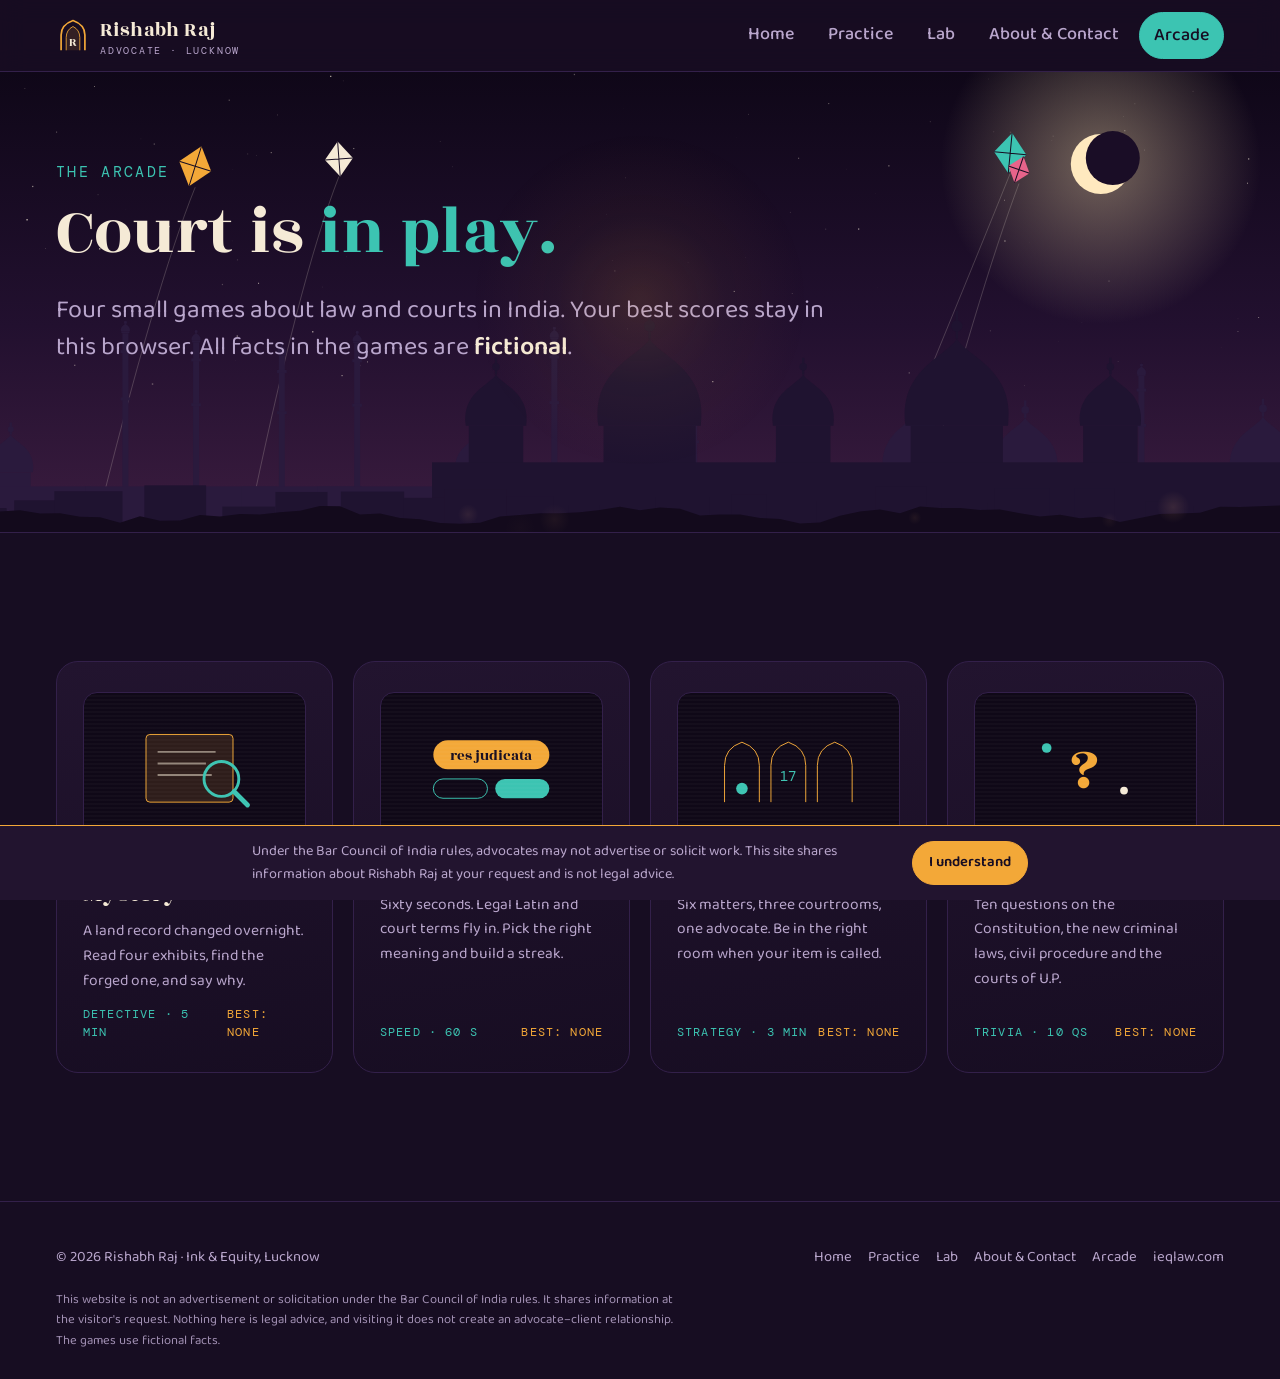
==== arcade.html @ f4023d4d "Add Nawabi Night multi-page site with four games Home, Practice, Lab, About & Contact (with brief in" ====
<!doctype html>
<html lang="en">
<head>
<meta charset="utf-8">
<meta name="viewport" content="width=device-width, initial-scale=1, viewport-fit=cover">
<title>The Arcade · Rishabh Raj</title>
<meta name="claude:viewport-fit-sides" content="cover">
<meta name="description" content="Four small games about law and courts in India.">
<meta name="theme-color" content="#170d22">
<link rel="preconnect" href="https://fonts.googleapis.com">
<link rel="preconnect" href="https://fonts.gstatic.com" crossorigin>
<link rel="stylesheet" href="https://fonts.googleapis.com/css2?family=Baloo+2:wght@400;500;600;700&family=DM+Mono:wght@400;500&family=Rozha+One&display=swap">
<link rel="stylesheet" href="assets/style.css">
</head>
<body>
<a class="sr" href="#main">Skip to content</a>
<header class="nav">
  <div class="wrap">
    <a class="brand" href="index.html"><svg viewBox="0 0 40 40" aria-hidden="true"><path d="M6 38V20Q6 8 20 3Q34 8 34 20V38" fill="none" stroke="#f3a838" stroke-width="2"/><path d="M12 38V23Q12 14 20 10Q28 14 28 23V38" fill="#f3a83822" stroke="#f3a838" stroke-width="1"/><text x="20" y="33" text-anchor="middle" font-family="Rozha One,Georgia,serif" font-size="14" fill="#f5ead6">R</text></svg><span><b>Rishabh Raj</b><small>Advocate · Lucknow</small></span></a>
    <button class="menu-btn" type="button" aria-expanded="false" aria-controls="navlist">Menu</button>
    <ul id="navlist"><li><a href="index.html">Home</a></li><li><a href="practice.html">Practice</a></li><li><a href="lab.html">Lab</a></li><li><a href="about.html">About &amp; Contact</a></li><li><a href="arcade.html" class="arcade-link" aria-current="page">Arcade</a></li></ul>
  </div>
</header>
<main id="main">
<section class="hero short">
  <canvas class="sky" data-variant="rooftops" aria-hidden="true"></canvas>
  <div class="wrap">
    <div class="eyebrow fade-in" style="--d:.1s;color:var(--teal)">The Arcade</div>
    <h1 style="margin-top:16px"><span data-split>Court is <span class="teal">in play.</span></span></h1>
    <p class="lede fade-in" style="--d:.9s">Four small games about law and courts in India. Your best scores stay in this browser. All facts in the games are <b>fictional</b>.</p>
  </div>
</section>

<section class="band">
  <div class="wrap">
    <div class="cabinets">
      <a class="cab tilt reveal" href="games/case-file.html">
        <div class="screen"><svg viewBox="0 0 160 100" aria-hidden="true"><rect x="30" y="16" width="90" height="70" rx="4" fill="#f3a83822" stroke="#f3a838"/><path d="M42 34h60M42 46h50M42 58h56" stroke="#f5ead6" stroke-width="2" opacity=".5"/><circle cx="108" cy="62" r="18" fill="none" stroke="#3cc4b2" stroke-width="3"/><path d="M121 75l14 14" stroke="#3cc4b2" stroke-width="5" stroke-linecap="round"/></svg></div>
        <h3>The Mutation Mystery</h3><p>A land record changed overnight. Read four exhibits, find the forged one, and say why.</p>
        <div class="meta"><span>Detective · 5 min</span><span class="best" data-best="case">Best: none</span></div>
      </a>
      <a class="cab tilt reveal" href="games/clause-arcade.html">
        <div class="screen"><svg viewBox="0 0 160 100" aria-hidden="true"><rect x="20" y="22" width="120" height="30" rx="15" fill="#f3a838"/><text x="80" y="42" text-anchor="middle" font-family="Rozha One,serif" font-size="15" fill="#170d22">res judicata</text><rect x="20" y="62" width="56" height="20" rx="10" fill="none" stroke="#3cc4b2"/><rect x="84" y="62" width="56" height="20" rx="10" fill="#3cc4b2"/></svg></div>
        <h3>Clause Arcade</h3><p>Sixty seconds. Legal Latin and court terms fly in. Pick the right meaning and build a streak.</p>
        <div class="meta"><span>Speed · 60 s</span><span class="best" data-best="clause">Best: none</span></div>
      </a>
      <a class="cab tilt reveal" href="games/court-day.html">
        <div class="screen"><svg viewBox="0 0 160 100" aria-hidden="true"><g fill="none" stroke="#f3a838"><path d="M14 86V48Q14 30 32 24Q50 30 50 48V86"/><path d="M62 86V48Q62 30 80 24Q98 30 98 48V86"/><path d="M110 86V48Q110 30 128 24Q146 30 146 48V86"/></g><text x="80" y="64" text-anchor="middle" font-family="DM Mono,monospace" font-size="14" fill="#3cc4b2">17</text><circle cx="32" cy="72" r="6" fill="#3cc4b2"/></svg></div>
        <h3>Court Day</h3><p>Six matters, three courtrooms, one advocate. Be in the right room when your item is called.</p>
        <div class="meta"><span>Strategy · 3 min</span><span class="best" data-best="court">Best: none</span></div>
      </a>
      <a class="cab tilt reveal" href="games/quiz.html">
        <div class="screen"><svg viewBox="0 0 160 100" aria-hidden="true"><text x="80" y="70" text-anchor="middle" font-family="Rozha One,serif" font-size="64" fill="#f3a838">?</text><circle cx="40" cy="30" r="5" fill="#3cc4b2"/><circle cx="120" cy="74" r="4" fill="#f5ead6"/></svg></div>
        <h3>Bar Quiz</h3><p>Ten questions on the Constitution, the new criminal laws, civil procedure and the courts of U.P.</p>
        <div class="meta"><span>Trivia · 10 Qs</span><span class="best" data-best="quiz">Best: none</span></div>
      </a>
    </div>
  </div>
</section>

</main>
<footer class="foot">
  <div class="wrap">
    <span>© 2026 Rishabh Raj · Ink &amp; Equity, Lucknow</span>
    <nav aria-label="Footer"><a href="index.html">Home</a><a href="practice.html">Practice</a><a href="lab.html">Lab</a><a href="about.html">About &amp; Contact</a><a href="arcade.html">Arcade</a><a href="https://ieqlaw.com" target="_blank" rel="noopener">ieqlaw.com</a></nav>
    <p class="disc">This website is not an advertisement or solicitation under the Bar Council of India rules. It shares information at the visitor's request. Nothing here is legal advice, and visiting it does not create an advocate–client relationship. The games use fictional facts.</p>
  </div>
</footer>
<script src="assets/site.js"></script>

<script>
document.querySelectorAll('[data-best]').forEach(el=>{const b=RR.store.get('best:'+el.dataset.best,null);if(b!=null)el.textContent='Best: '+b;});
</script>

</body>
</html>
---- assets/style.css ----
/* ============================================================
   Nawabi Night — Rishabh Raj
   Layout: full-width night bands; each band has an inner .wrap
   carrying the gutter. Marigold is the one loud note; teal is
   a quiet second voice for "tech". Arches are the recurring frame.
   ============================================================ */
:root{
  --night:#170d22;      /* page ground, deep plum night */
  --night-2:#22142f;    /* raised surface */
  --night-3:#33204a;    /* lines, wells */
  --night-4:#4a3168;    /* hover lines */
  --ivory:#f5ead6;      /* text */
  --mute:#b9a6cc;       /* secondary text, plum-biased */
  --marigold:#f3a838;   /* the glow */
  --marigold-2:#ffcf73;
  --marigold-soft:#f3a83833;
  --teal:#3cc4b2;       /* tech accent, used sparingly */
  --teal-soft:#3cc4b226;
  --good:#5ed39a; --bad:#ff6f7d;

  --f-display:"Rozha One","Bodoni Moda",Didot,Georgia,serif;
  --f-body:"Baloo 2","Nunito",ui-rounded,system-ui,sans-serif;
  --f-mono:"DM Mono",ui-monospace,Menlo,monospace;

  --s--1:clamp(.82rem,.78rem + .2vw,.92rem);
  --s-0:clamp(1rem,.97rem + .2vw,1.12rem);
  --s-1:clamp(1.25rem,1.1rem + .6vw,1.6rem);
  --s-2:clamp(1.7rem,1.3rem + 1.6vw,2.6rem);
  --s-3:clamp(2.3rem,1.5rem + 3.4vw,4.4rem);
  --s-4:clamp(3rem,1.4rem + 8vw,9rem);

  --ease:cubic-bezier(.2,.8,.2,1);
  --spring:cubic-bezier(.3,1.5,.5,1);
  color-scheme:dark;
}
*{box-sizing:border-box}
html{scroll-behavior:smooth;background:var(--night)}
body{margin:0;background:var(--night);color:var(--ivory);font-family:var(--f-body);font-size:var(--s-0);line-height:1.6;overflow-x:hidden;-webkit-font-smoothing:antialiased}
body::before{content:"";position:fixed;inset:0 0 auto;height:env(safe-area-inset-top,0px);z-index:40;background:var(--night)}
img,svg,canvas{max-width:100%}
a{color:inherit}
p{margin:0}
h1,h2,h3,h4{font-family:var(--f-display);font-weight:400;line-height:1.05;margin:0;text-wrap:balance;letter-spacing:.005em}
:focus-visible{outline:2px solid var(--marigold);outline-offset:3px;border-radius:4px}
::selection{background:var(--marigold);color:var(--night)}
.wrap{max-width:1200px;margin:0 auto;padding-left:max(16px,env(safe-area-inset-left,0px));padding-right:max(16px,env(safe-area-inset-right,0px))}
.eyebrow{font-family:var(--f-mono);font-size:var(--s--1);letter-spacing:.16em;text-transform:uppercase;color:var(--marigold)}
.mute{color:var(--mute)}
.hi{color:var(--marigold)}
.teal{color:var(--teal)}
.deva{font-family:var(--f-display)}
.sr{position:absolute;width:1px;height:1px;overflow:hidden;clip:rect(0 0 0 0);white-space:nowrap}

/* ---------- nav ---------- */
.nav{position:sticky;top:env(safe-area-inset-top,0px);z-index:30;background:color-mix(in srgb,var(--night) 74%,transparent);backdrop-filter:blur(12px);-webkit-backdrop-filter:blur(12px);border-bottom:1px solid var(--night-3)}
.nav .wrap{display:flex;align-items:center;justify-content:space-between;gap:16px;padding-block:12px}
.brand{display:flex;align-items:center;gap:10px;text-decoration:none}
.brand svg{width:34px;height:34px;flex:none}
.brand b{font-family:var(--f-display);font-weight:400;font-size:1.25rem;letter-spacing:.02em}
.brand small{display:block;font-family:var(--f-mono);font-size:.62rem;letter-spacing:.18em;color:var(--mute);text-transform:uppercase;line-height:1}
.nav ul{display:flex;gap:6px;list-style:none;margin:0;padding:0}
.nav ul a{display:block;text-decoration:none;padding:8px 14px;border-radius:999px;font-weight:500;color:var(--mute);transition:color .3s,background .3s}
.nav ul a:hover{color:var(--ivory);background:var(--night-3)}
.nav ul a[aria-current="page"]{color:var(--night);background:var(--marigold)}
.nav ul a.arcade-link{border:1px solid var(--teal);color:var(--teal)}
.nav ul a.arcade-link[aria-current="page"]{background:var(--teal);color:var(--night)}
.menu-btn{display:none;background:none;border:1px solid var(--night-4);color:var(--ivory);border-radius:999px;padding:8px 14px;font:inherit;font-weight:600;cursor:pointer}
@media (max-width:820px){
  .menu-btn{display:block}
  .nav ul{position:absolute;left:0;right:0;top:100%;flex-direction:column;gap:2px;padding:10px max(16px,env(safe-area-inset-right,0px)) 16px max(16px,env(safe-area-inset-left,0px));background:var(--night-2);border-bottom:1px solid var(--night-3);transform-origin:top;transform:scaleY(0);opacity:0;pointer-events:none;transition:transform .35s var(--ease),opacity .3s}
  .nav.open ul{transform:none;opacity:1;pointer-events:auto}
  .nav ul a{padding:12px 16px}
}

/* ---------- page transition curtain (arch doors) ---------- */
.curtain{position:fixed;inset:0;z-index:60;pointer-events:none;display:grid;grid-template-columns:1fr 1fr}
.curtain i{display:block;background:var(--night-2);transition:transform .55s var(--ease)}
.curtain i:first-child{transform:translateX(-101%);border-right:2px solid var(--marigold);border-radius:0 60% 0 0/0 40% 0 0}
.curtain i:last-child{transform:translateX(101%);border-left:2px solid var(--marigold);border-radius:60% 0 0 0/40% 0 0 0}
.curtain.closing i{transform:none}
.js .curtain.opening i{animation:doorOut .7s var(--ease) both}
.js .curtain.opening i:last-child{animation-name:doorOutR}
@keyframes doorOut{from{transform:none}to{transform:translateX(-101%)}}
@keyframes doorOutR{from{transform:none}to{transform:translateX(101%)}}

/* ---------- lantern cursor ---------- */
.lantern{position:fixed;left:0;top:0;width:340px;height:340px;margin:-170px 0 0 -170px;border-radius:50%;pointer-events:none;z-index:1;background:radial-gradient(circle,#f3a83822 0%,#f3a8380a 35%,transparent 70%);display:none}
@media (pointer:fine){.lantern{display:block}}

/* ---------- buttons ---------- */
.btn{--x:0px;--y:0px;display:inline-flex;align-items:center;gap:10px;padding:13px 24px;border-radius:999px;border:1.5px solid var(--marigold);background:transparent;color:var(--ivory);font:inherit;font-weight:600;text-decoration:none;cursor:pointer;transform:translate(var(--x),var(--y));transition:transform .25s var(--ease),background .3s,color .3s,box-shadow .3s}
.btn .ar{display:inline-block;transition:transform .3s var(--ease)}
.btn:hover .ar{transform:translateX(4px)}
.btn.solid{background:var(--marigold);color:var(--night)}
.btn:hover{box-shadow:0 0 0 6px var(--marigold-soft),0 0 40px #f3a83855}
.btn.teal{border-color:var(--teal)}
.btn.teal.solid{background:var(--teal)}
.btn.teal:hover{box-shadow:0 0 0 6px var(--teal-soft),0 0 40px #3cc4b255}
.btn.small{padding:9px 16px;font-size:var(--s--1)}
.btn:disabled{opacity:.4;cursor:not-allowed}
.btns{display:flex;flex-wrap:wrap;gap:12px}

/* ---------- hero shared ---------- */
.hero{position:relative;overflow:hidden;isolation:isolate;border-bottom:1px solid var(--night-3)}
.hero canvas.sky{position:absolute;inset:0;width:100%;height:100%;z-index:-1;display:block}
.hero .wrap{padding-block:clamp(56px,9vw,120px) clamp(120px,16vw,220px)}
.hero.short .wrap{padding-block:clamp(48px,7vw,90px) clamp(110px,13vw,170px)}
.hero h1{font-size:var(--s-4);line-height:.95}
.hero.short h1{font-size:var(--s-3)}
.hero .lede{max-width:54ch;font-size:var(--s-1);line-height:1.45;color:var(--mute);margin-top:22px}
.hero .lede b{color:var(--ivory);font-weight:600}
.split .w{display:inline-block;overflow:hidden;vertical-align:top;padding-bottom:.08em}
.split .c{display:inline-block;animation:rise 1s var(--ease) both;animation-delay:calc(var(--i)*38ms + 250ms)}
@keyframes rise{from{transform:translateY(110%) rotate(8deg)}to{transform:none}}
.fade-in{animation:fadeUp .9s var(--ease) both;animation-delay:var(--d,.6s)}
@keyframes fadeUp{from{opacity:.0;transform:translateY(16px)}to{opacity:1;transform:none}}
.glow-text{color:var(--marigold);text-shadow:0 0 28px #f3a83866}

/* ---------- sections ---------- */
.band{padding-block:clamp(72px,10vw,128px)}
.band.alt{background:var(--night-2);border-block:1px solid var(--night-3)}
.head{display:flex;flex-wrap:wrap;justify-content:space-between;align-items:end;gap:20px;margin-bottom:clamp(32px,5vw,56px)}
.head h2{font-size:var(--s-3);max-width:15ch}
.head p{max-width:44ch;color:var(--mute)}
.reveal{transition:transform 1s var(--ease),opacity 1s var(--ease)}
.js .reveal.pending{transform:translateY(40px);opacity:.25}

/* ---------- arch frame (recurring) ---------- */
.arch{position:relative;border-radius:999px 999px 18px 18px/260px 260px 18px 18px;background:var(--night-2);border:1px solid var(--night-3);overflow:hidden;isolation:isolate;transition:border-color .4s,transform .6s var(--ease),box-shadow .5s}
.arch::before{content:"";position:absolute;inset:10px 10px auto;height:calc(100% - 20px);border-radius:inherit;border:1px dashed #f3a83833;pointer-events:none;transition:border-color .5s}
.arch::after{content:"";position:absolute;inset:0;background:radial-gradient(420px circle at var(--mx,50%) var(--my,10%),#f3a83826,transparent 50%);opacity:0;transition:opacity .4s;z-index:-1}
.arch:hover{border-color:var(--marigold);box-shadow:0 30px 80px -30px #f3a83855}
.arch:hover::before{border-color:#f3a83888}
.arch:hover::after{opacity:1}

/* doors on home */
.doors{display:grid;grid-template-columns:repeat(3,minmax(0,1fr));gap:20px}
@media (max-width:860px){.doors{grid-template-columns:1fr}}
.door{display:flex;flex-direction:column;justify-content:flex-end;gap:12px;min-height:430px;padding:150px 30px 32px;text-decoration:none}
.door .num{font-family:var(--f-mono);font-size:.75rem;letter-spacing:.14em;color:var(--marigold)}
.door h3{font-size:var(--s-2)}
.door p{color:var(--mute)}
.door .go{margin-top:8px;font-weight:600;color:var(--marigold);display:flex;align-items:center;gap:8px}
.door .go span{transition:transform .35s var(--ease)}
.door:hover .go span{transform:translateX(6px)}
.door .ico{position:absolute;top:56px;left:50%;width:92px;height:92px;transform:translateX(-50%);transition:transform .6s var(--spring)}
.door:hover .ico{transform:translateX(-50%) translateY(-8px) scale(1.08)}
.door.teal-door:hover{border-color:var(--teal);box-shadow:0 30px 80px -30px #3cc4b255}
.door.teal-door .num,.door.teal-door .go{color:var(--teal)}
@media (max-width:860px){.door{min-height:0;padding-top:170px}}

/* marquee */
.marquee{overflow:hidden;border-block:1px solid var(--night-3);background:var(--night-2)}
.marquee .track{display:flex;width:max-content;animation:slide 40s linear infinite}
.marquee:hover .track{animation-play-state:paused}
.marquee span{display:inline-flex;align-items:center;gap:36px;padding:18px 18px;font-family:var(--f-display);font-size:var(--s-1);white-space:nowrap}
.marquee span::after{content:"";width:10px;height:10px;transform:rotate(45deg);background:var(--marigold);box-shadow:0 0 14px var(--marigold)}
@keyframes slide{to{transform:translateX(-50%)}}

/* scalloped arch divider */
.arches-divider{display:block;width:100%;height:auto}
.arches-divider path{fill:none;stroke:var(--marigold);stroke-width:1.3}
.arches-divider .fill{fill:var(--night-2);stroke:none}

/* cards grid */
.grid{display:grid;grid-template-columns:repeat(auto-fit,minmax(min(100%,270px),1fr));gap:18px}
.card{position:relative;padding:28px;border-radius:20px;background:var(--night-2);border:1px solid var(--night-3);min-width:0;transition:border-color .4s,transform .5s var(--ease)}
.card:hover{border-color:var(--night-4)}
.card h3{font-size:var(--s-1);margin-block:10px 8px}
.card p{color:var(--mute);font-size:.98rem}
.tag{display:inline-flex;align-items:center;gap:8px;font-family:var(--f-mono);font-size:.7rem;letter-spacing:.12em;text-transform:uppercase;padding:5px 10px;border-radius:999px;border:1px solid var(--night-4);color:var(--mute)}
.tag.live{border-color:var(--good);color:var(--good)}
.tag.dev{border-color:var(--marigold);color:var(--marigold)}
.tag.daily{border-color:var(--teal);color:var(--teal)}
.tag .pulse{width:7px;height:7px;border-radius:50%;background:currentColor;animation:pulse 2s infinite}
@keyframes pulse{0%{box-shadow:0 0 0 0 currentColor}70%{box-shadow:0 0 0 9px transparent}100%{box-shadow:0 0 0 0 transparent}}

/* practice arches */
.practice{display:grid;grid-template-columns:repeat(auto-fit,minmax(min(100%,260px),1fr));gap:20px}
.parea{padding:120px 26px 30px;min-height:380px;display:flex;flex-direction:column;gap:10px;justify-content:flex-end}
.parea .law{font-family:var(--f-mono);font-size:.74rem;letter-spacing:.1em;color:var(--marigold)}
.parea h3{font-size:var(--s-2)}
.parea p{color:var(--mute)}
.parea .big{position:absolute;top:34px;left:0;right:0;text-align:center;font-family:var(--f-display);font-size:4.8rem;line-height:1;color:var(--night-4);transition:color .5s,transform .7s var(--spring),text-shadow .5s}
.parea:hover .big{color:var(--marigold);transform:translateY(-6px) scale(1.06);text-shadow:0 0 30px #f3a83888}

/* process timeline */
.steps{list-style:none;margin:0;padding:0;display:grid;gap:0;position:relative}
.steps::before{content:"";position:absolute;left:21px;top:12px;bottom:12px;width:2px;background:var(--night-3)}
.steps .fillbar{position:absolute;left:21px;top:12px;width:2px;height:0;background:linear-gradient(var(--marigold),var(--teal));box-shadow:0 0 12px var(--marigold);transition:height .2s linear}
.steps li{position:relative;display:grid;grid-template-columns:44px minmax(0,1fr);gap:20px;padding-block:18px}
.steps .n{position:relative;z-index:1;display:grid;place-items:center;width:44px;height:44px;border-radius:50%;background:var(--night);border:2px solid var(--night-4);font-family:var(--f-mono);font-size:.82rem;transition:border-color .4s,background .4s,color .4s}
.steps li.lit .n{border-color:var(--marigold);background:var(--marigold);color:var(--night)}
.steps h3{font-size:var(--s-1)}
.steps p{color:var(--mute);margin-top:4px;max-width:60ch}

/* terminal + translator (lab) */
.term{background:#0f0817;border:1px solid var(--night-3);border-radius:18px;overflow:hidden;min-width:0}
.term .bar{display:flex;align-items:center;gap:7px;padding:12px 16px;border-bottom:1px solid var(--night-3);font-family:var(--f-mono);font-size:.72rem;color:var(--mute)}
.term .bar i{width:10px;height:10px;border-radius:50%;background:var(--night-4)}
.term .bar i:nth-child(1){background:var(--bad)}.term .bar i:nth-child(2){background:var(--marigold)}.term .bar i:nth-child(3){background:var(--good)}
.term .bar span{margin-left:auto}
.term pre{margin:0;padding:20px;min-height:300px;font-family:var(--f-mono);font-size:.86rem;line-height:1.75;color:var(--mute);white-space:pre-wrap;word-break:break-word}
.term .ok{color:var(--good)}.term .p{color:var(--marigold)}.term .t{color:var(--teal)}
.caret{display:inline-block;width:.55em;height:1.1em;background:var(--marigold);vertical-align:-.18em;margin-left:2px;animation:blink 1s steps(1) infinite}
@keyframes blink{50%{opacity:0}}
.translator{display:grid;grid-template-columns:minmax(0,1fr) auto minmax(0,1fr);gap:18px;align-items:stretch}
@media (max-width:860px){.translator{grid-template-columns:1fr}.translator .swirl{justify-self:center;transform:rotate(90deg)}}
.pane{background:var(--night-2);border:1px solid var(--night-3);border-radius:18px;padding:24px;display:flex;flex-direction:column;gap:14px;min-height:220px;min-width:0}
.pane .top{display:flex;justify-content:space-between;gap:10px;font-family:var(--f-mono);font-size:.7rem;letter-spacing:.14em;text-transform:uppercase;color:var(--mute)}
.pane .top b{color:var(--marigold);font-weight:500}
.clause{font-family:var(--f-display);font-size:var(--s-1);line-height:1.35}
.code{font-family:var(--f-mono);font-size:.92rem;line-height:1.7;color:#cbb9ff;white-space:pre-wrap;word-break:break-word}
.code .k{color:var(--marigold)}.code .s{color:var(--teal)}
.swirl{align-self:center;width:64px;height:64px;border-radius:50%;border:1px solid var(--marigold-soft);display:grid;place-items:center}
.swirl svg{width:28px;height:28px;animation:spin 6s linear infinite}
@keyframes spin{to{transform:rotate(360deg)}}

/* about */
.about{display:grid;grid-template-columns:minmax(0,auto) minmax(0,1fr);gap:clamp(32px,6vw,80px);align-items:center}
@media (max-width:860px){.about{grid-template-columns:1fr}}
.seal{width:min(300px,70vw);aspect-ratio:1;max-width:100%}
.seal svg{width:100%;height:100%;overflow:visible}
.seal .ring{transform-origin:150px 150px;animation:spin 50s linear infinite}
.seal text{font-family:var(--f-mono);font-size:12.5px;letter-spacing:4px;fill:var(--marigold);text-transform:uppercase}
.seal .mono{font-family:var(--f-display);font-size:96px;fill:var(--ivory);letter-spacing:0;text-transform:none}
.big-quote{font-family:var(--f-display);font-size:var(--s-2);line-height:1.22;max-width:28ch}
.facts{display:grid;grid-template-columns:repeat(auto-fit,minmax(min(100%,230px),1fr));margin:36px 0 0;border-top:1px solid var(--night-3)}
.facts div{padding:18px 18px 18px 0;border-bottom:1px solid var(--night-3)}
.facts dt{font-family:var(--f-mono);font-size:.7rem;letter-spacing:.14em;text-transform:uppercase;color:var(--mute)}
.facts dd{margin:6px 0 0}

/* intake (ask me things) */
.intake{display:grid;grid-template-columns:minmax(0,1fr) minmax(0,1fr);gap:28px;align-items:start}
@media (max-width:860px){.intake{grid-template-columns:1fr}}
.qbox{background:var(--night-2);border:1px solid var(--night-3);border-radius:24px;padding:clamp(22px,4vw,36px);min-width:0}
.qprog{display:flex;gap:6px;margin-bottom:22px}
.qprog i{flex:1;height:4px;border-radius:4px;background:var(--night-3);overflow:hidden;position:relative}
.qprog i::after{content:"";position:absolute;inset:0;background:var(--marigold);transform:scaleX(0);transform-origin:left;transition:transform .5s var(--ease)}
.qprog i.on::after{transform:none}
.qstep{animation:qin .5s var(--ease) both}
@keyframes qin{from{opacity:0;transform:translateX(30px)}to{opacity:1;transform:none}}
.qstep h3{font-size:var(--s-2);margin-bottom:18px}
.opts{display:grid;grid-template-columns:repeat(auto-fit,minmax(min(100%,180px),1fr));gap:10px}
.opt{text-align:left;padding:14px 16px;border-radius:14px;border:1.5px solid var(--night-4);background:var(--night);color:var(--ivory);font:inherit;font-weight:500;cursor:pointer;transition:border-color .25s,background .25s,transform .25s var(--spring)}
.opt:hover{border-color:var(--marigold);transform:translateY(-2px)}
.opt[aria-pressed="true"]{border-color:var(--marigold);background:#f3a8381f}
.opt small{display:block;color:var(--mute);font-weight:400;font-size:.85rem}
.field{display:flex;flex-direction:column;gap:6px}
.field label{font-family:var(--f-mono);font-size:.72rem;letter-spacing:.12em;text-transform:uppercase;color:var(--mute)}
.field textarea,.field input{width:100%;padding:14px 16px;border-radius:14px;border:1.5px solid var(--night-4);background:var(--night);color:var(--ivory);font:inherit;resize:vertical}
.field textarea:focus,.field input:focus{outline:none;border-color:var(--marigold)}
.qnav{display:flex;justify-content:space-between;gap:12px;margin-top:24px}
.summary{white-space:pre-wrap;font-family:var(--f-mono);font-size:.88rem;line-height:1.7;background:var(--night);border:1px dashed var(--night-4);border-radius:14px;padding:18px;color:var(--ivory)}
.links{display:grid;gap:12px}
.link{display:flex;justify-content:space-between;align-items:center;gap:12px;padding:20px 22px;border:1px solid var(--night-3);border-radius:18px;text-decoration:none;background:var(--night-2);transition:border-color .3s,transform .4s var(--ease)}
.link:hover{border-color:var(--marigold);transform:translateX(6px)}
.link small{display:block;font-family:var(--f-mono);font-size:.7rem;letter-spacing:.12em;text-transform:uppercase;color:var(--mute)}
.link strong{font-weight:600;font-size:1.08rem;overflow-wrap:anywhere}
.link .ar{color:var(--marigold);flex:none}

/* ---------- arcade ---------- */
.cabinets{display:grid;grid-template-columns:repeat(auto-fit,minmax(min(100%,270px),1fr));gap:20px}
.cab{display:flex;flex-direction:column;gap:12px;padding:30px 26px;border-radius:22px;background:linear-gradient(170deg,var(--night-2),var(--night));border:1px solid var(--night-3);text-decoration:none;position:relative;overflow:hidden;transition:transform .5s var(--ease),border-color .3s,box-shadow .4s}
.cab:hover{border-color:var(--teal);box-shadow:0 0 0 1px var(--teal),0 30px 70px -30px #3cc4b277}
.cab .screen{height:150px;border-radius:14px;background:#0f0817;border:1px solid var(--night-3);display:grid;place-items:center;overflow:hidden;position:relative}
.cab .screen::after{content:"";position:absolute;inset:0;background:repeating-linear-gradient(0deg,#ffffff06 0 2px,transparent 2px 4px);pointer-events:none}
.cab .screen svg{width:70%;height:auto;transition:transform .7s var(--spring)}
.cab:hover .screen svg{transform:scale(1.08) rotate(-2deg)}
.cab h3{font-size:var(--s-1)}
.cab p{color:var(--mute);font-size:.97rem}
.cab .meta{display:flex;justify-content:space-between;gap:10px;margin-top:auto;font-family:var(--f-mono);font-size:.72rem;letter-spacing:.1em;text-transform:uppercase;color:var(--teal)}
.cab .best{color:var(--marigold)}

/* game shell */
.game{background:var(--night-2);border:1px solid var(--night-3);border-radius:24px;padding:clamp(18px,3.5vw,32px);min-width:0;position:relative;overflow:hidden}
.hud{display:flex;flex-wrap:wrap;gap:10px;justify-content:space-between;align-items:center;margin-bottom:20px}
.hud .stat{display:flex;flex-direction:column;padding:8px 16px;border-radius:14px;background:var(--night);border:1px solid var(--night-3);min-width:96px}
.hud .stat small{font-family:var(--f-mono);font-size:.66rem;letter-spacing:.14em;text-transform:uppercase;color:var(--mute)}
.hud .stat b{font-family:var(--f-display);font-weight:400;font-size:1.6rem;line-height:1.1;font-variant-numeric:tabular-nums}
.hud .stats{display:flex;flex-wrap:wrap;gap:10px}
.timerbar{height:6px;border-radius:6px;background:var(--night-3);overflow:hidden;margin-bottom:22px}
.timerbar i{display:block;height:100%;width:100%;background:linear-gradient(90deg,var(--teal),var(--marigold));transform-origin:left;transition:transform .1s linear}
.overlay{position:absolute;inset:0;z-index:5;display:grid;place-items:center;text-align:center;padding:24px;background:color-mix(in srgb,var(--night) 88%,transparent);backdrop-filter:blur(6px);animation:fadeUp .4s var(--ease) both}
.overlay .inner{max-width:520px;display:flex;flex-direction:column;gap:14px;align-items:center}
.overlay h2{font-size:var(--s-3)}
.overlay .score{font-family:var(--f-display);font-size:var(--s-4);line-height:1;color:var(--marigold);text-shadow:0 0 40px #f3a83877}
.shake{animation:shake .4s}
@keyframes shake{20%,60%{transform:translateX(-8px)}40%,80%{transform:translateX(8px)}}
.pop{animation:pop .45s var(--spring)}
@keyframes pop{0%{transform:scale(.9)}60%{transform:scale(1.05)}100%{transform:scale(1)}}
.floater{position:absolute;pointer-events:none;font-family:var(--f-display);font-size:1.6rem;color:var(--marigold);animation:floatUp 1s var(--ease) forwards;z-index:6;text-shadow:0 0 18px #f3a83899}
.floater.bad{color:var(--bad);text-shadow:none}
@keyframes floatUp{from{opacity:1;transform:translateY(0)}to{opacity:0;transform:translateY(-60px)}}
.fineprint{font-size:.85rem;color:var(--mute);margin-top:18px}

/* footer */
.foot{border-top:1px solid var(--night-3);padding-block:44px 28px;background:var(--night)}
.foot .wrap{display:flex;flex-wrap:wrap;justify-content:space-between;gap:20px;font-size:var(--s--1);color:var(--mute)}
.foot nav{display:flex;flex-wrap:wrap;gap:16px}
.foot a{text-decoration:none}.foot a:hover{color:var(--marigold)}
.foot .disc{flex-basis:100%;max-width:90ch;font-size:.8rem;opacity:.85}

/* BCI disclaimer bar */
.disclaimer{position:fixed;left:0;right:0;bottom:0;z-index:35;padding:14px max(16px,env(safe-area-inset-right,0px)) calc(14px + env(safe-area-inset-bottom,0px)) max(16px,env(safe-area-inset-left,0px));background:var(--night-2);border-top:1px solid var(--marigold);display:flex;flex-wrap:wrap;align-items:center;justify-content:center;gap:12px 20px;font-size:.9rem;color:var(--mute);animation:barUp .6s 1.2s var(--ease) both}
.disclaimer p{max-width:80ch}
@keyframes barUp{from{transform:translateY(100%)}to{transform:none}}

/* scroll progress */
.progress{position:fixed;top:env(safe-area-inset-top,0px);left:0;width:100%;height:3px;z-index:50;transform-origin:0 50%;transform:scaleX(0);background:linear-gradient(90deg,var(--marigold),var(--teal))}

@media (prefers-reduced-motion:reduce){
  *,*::before,*::after{animation-duration:.01ms!important;animation-iteration-count:1!important;transition-duration:.01ms!important;scroll-behavior:auto!important}
  .js .reveal.pending{transform:none;opacity:1}
}
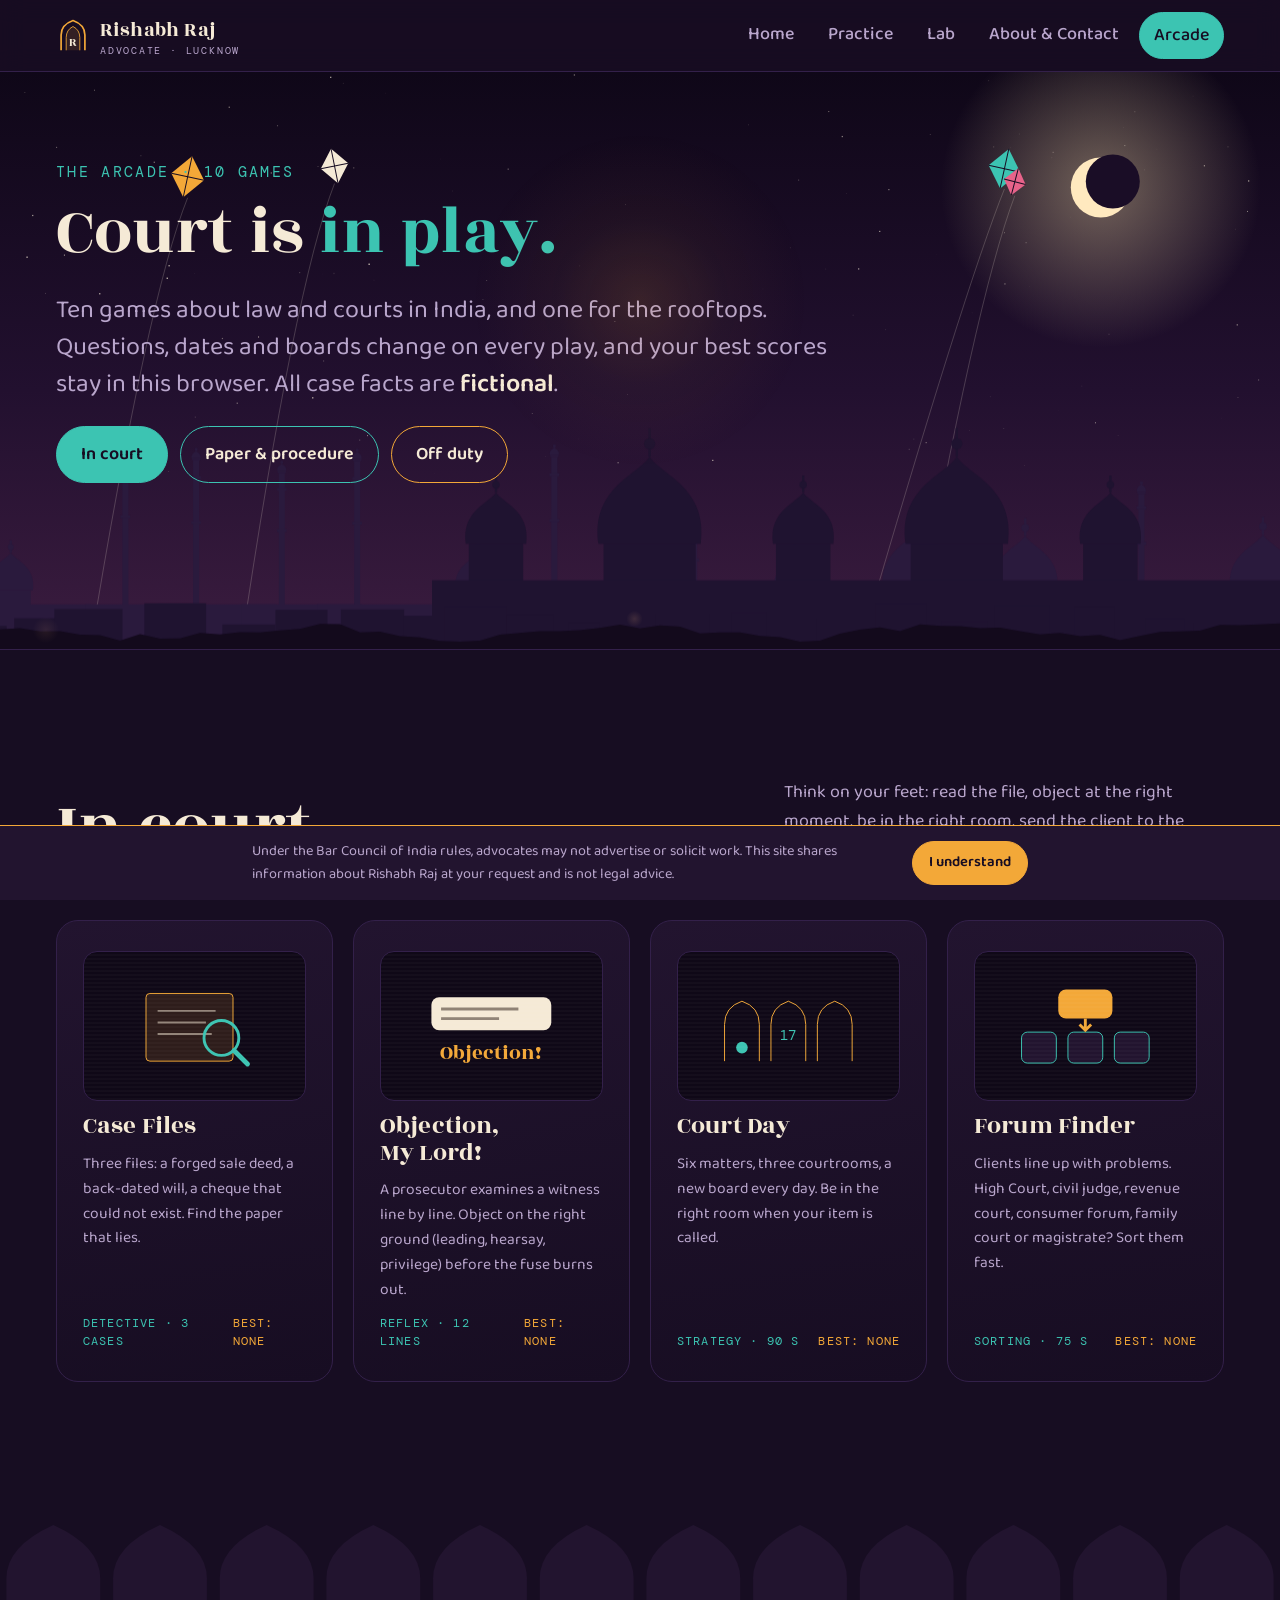
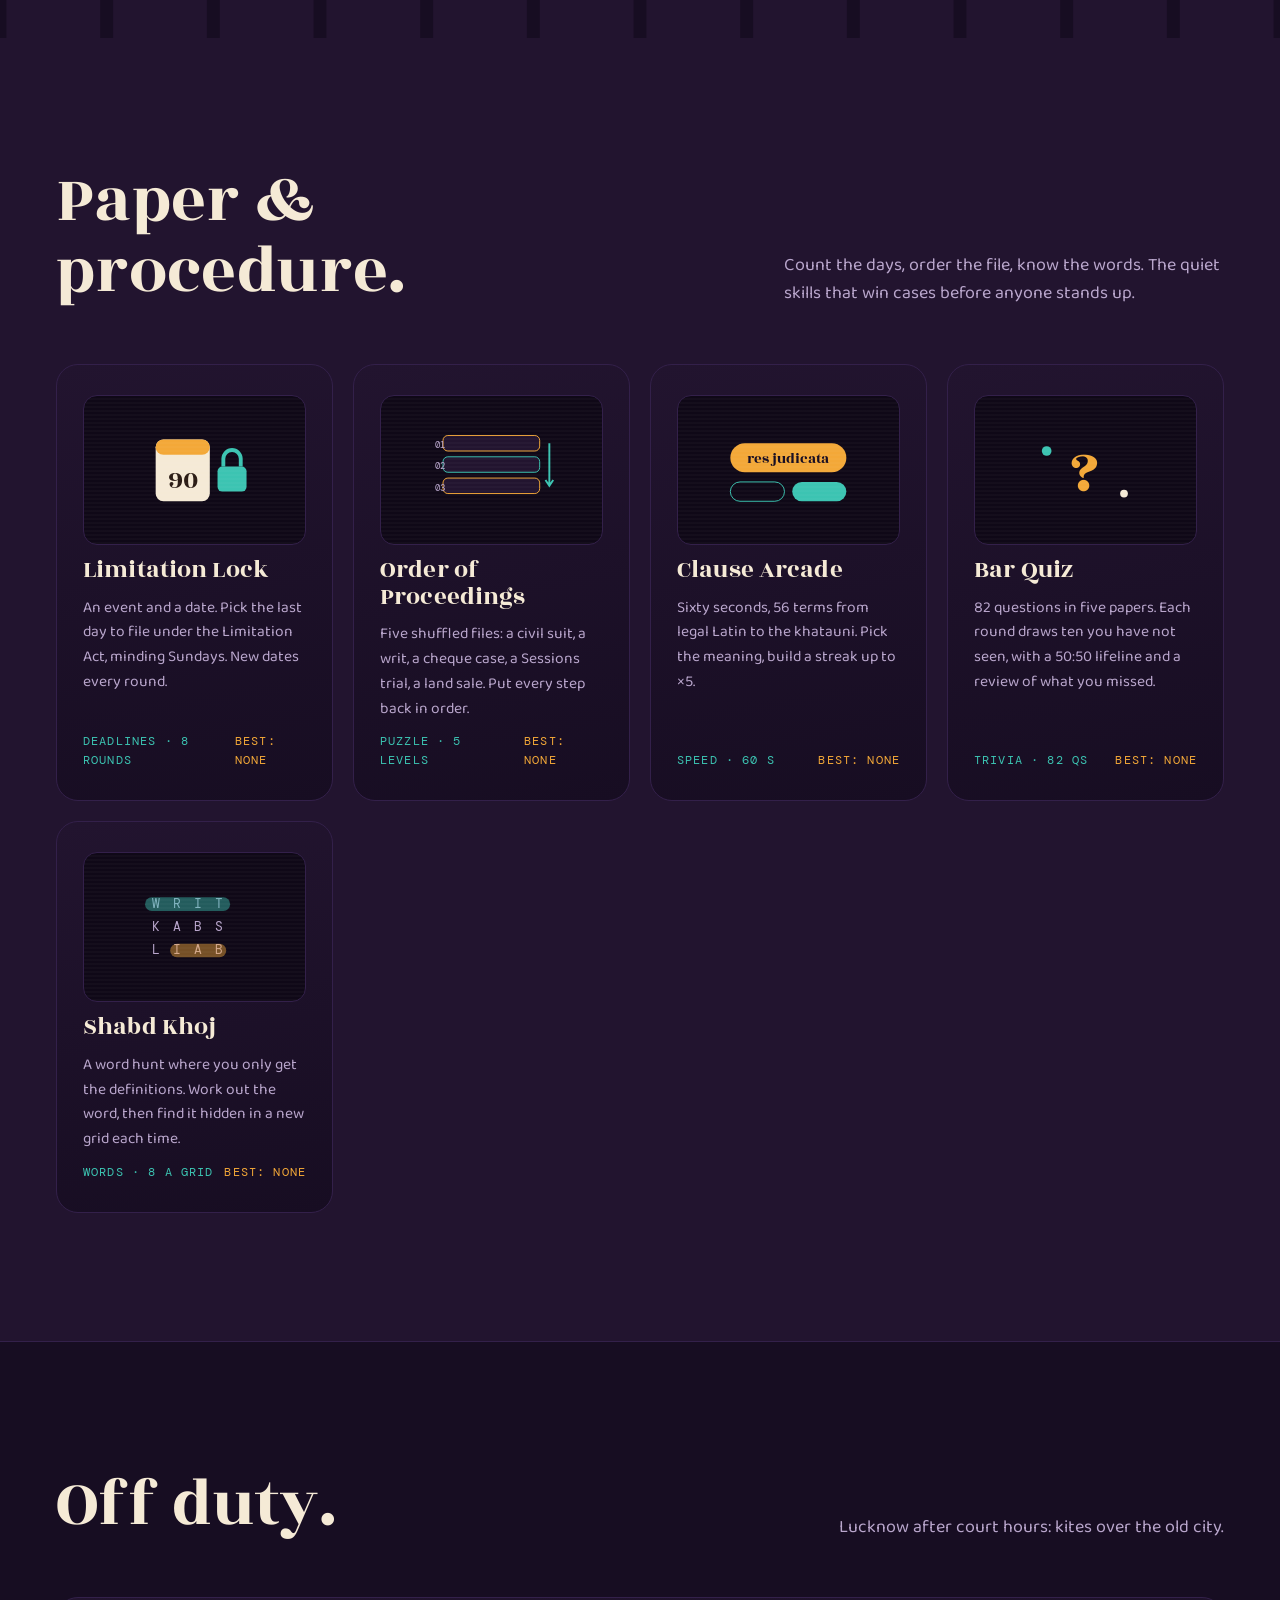
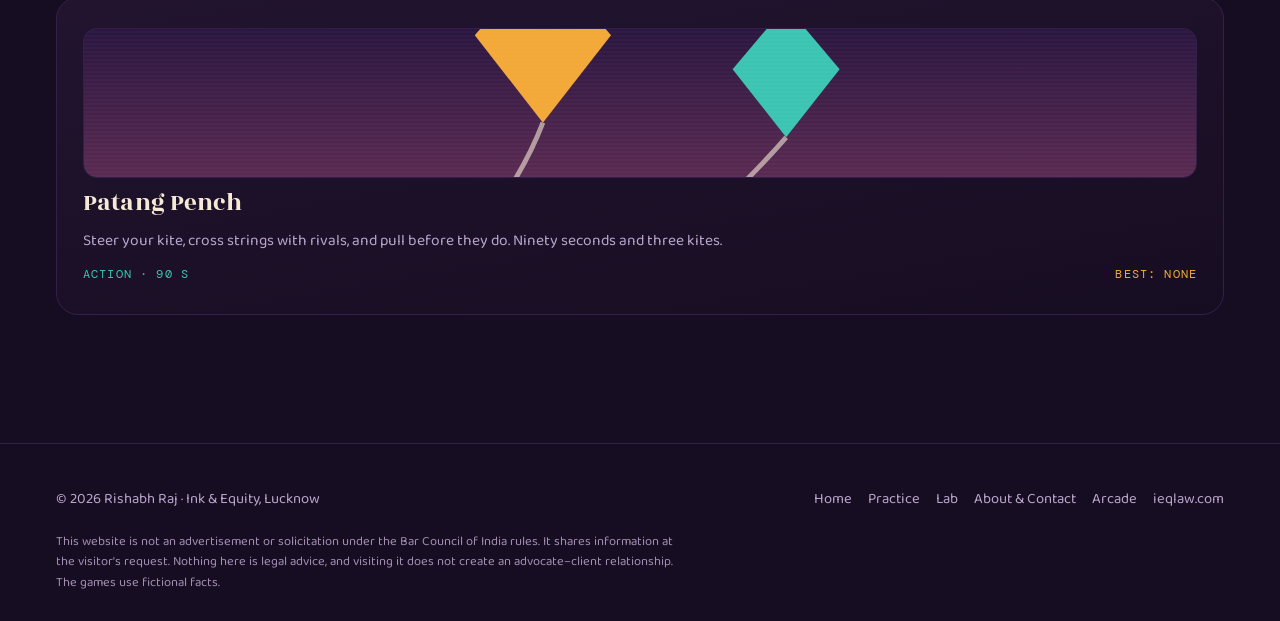
==== commit 83df29f8: "Expand the Arcade: 82-question quiz bank and six new games - Bar Quiz: 82 questions in five papers, " ====
--- a/arcade.html
+++ b/arcade.html
@@ -25,34 +25,84 @@
 <section class="hero short">
   <canvas class="sky" data-variant="rooftops" aria-hidden="true"></canvas>
   <div class="wrap">
-    <div class="eyebrow fade-in" style="--d:.1s;color:var(--teal)">The Arcade</div>
+    <div class="eyebrow fade-in" style="--d:.1s;color:var(--teal)">The Arcade · 10 games</div>
     <h1 style="margin-top:16px"><span data-split>Court is <span class="teal">in play.</span></span></h1>
-    <p class="lede fade-in" style="--d:.9s">Four small games about law and courts in India. Your best scores stay in this browser. All facts in the games are <b>fictional</b>.</p>
+    <p class="lede fade-in" style="--d:.9s">Ten games about law and courts in India, and one for the rooftops. Questions, dates and boards change on every play, and your best scores stay in this browser. All case facts are <b>fictional</b>.</p>
+    <div class="btns fade-in" style="--d:1.1s;margin-top:24px"><a class="btn teal solid magnet" href="#court">In court</a><a class="btn teal magnet" href="#paper">Paper &amp; procedure</a><a class="btn magnet" href="#roof">Off duty</a></div>
   </div>
 </section>
 
-<section class="band">
+<section class="band" id="court">
   <div class="wrap">
+    <div class="head reveal"><h2>In court.</h2><p>Think on your feet: read the file, object at the right moment, be in the right room, send the client to the right door.</p></div>
     <div class="cabinets">
       <a class="cab tilt reveal" href="games/case-file.html">
         <div class="screen"><svg viewBox="0 0 160 100" aria-hidden="true"><rect x="30" y="16" width="90" height="70" rx="4" fill="#f3a83822" stroke="#f3a838"/><path d="M42 34h60M42 46h50M42 58h56" stroke="#f5ead6" stroke-width="2" opacity=".5"/><circle cx="108" cy="62" r="18" fill="none" stroke="#3cc4b2" stroke-width="3"/><path d="M121 75l14 14" stroke="#3cc4b2" stroke-width="5" stroke-linecap="round"/></svg></div>
-        <h3>The Mutation Mystery</h3><p>A land record changed overnight. Read four exhibits, find the forged one, and say why.</p>
-        <div class="meta"><span>Detective · 5 min</span><span class="best" data-best="case">Best: none</span></div>
+        <h3>Case Files</h3><p>Three files: a forged sale deed, a back-dated will, a cheque that could not exist. Find the paper that lies.</p>
+        <div class="meta"><span>Detective · 3 cases</span><span class="best" data-best="case">Best: none</span></div>
+      </a>
+      <a class="cab tilt reveal" href="games/objection.html">
+        <div class="screen"><svg viewBox="0 0 160 100" aria-hidden="true"><rect x="18" y="20" width="124" height="34" rx="8" fill="#f5ead6"/><path d="M28 32h80M28 42h60" stroke="#2a1b14" stroke-width="3" opacity=".5"/><text x="80" y="84" text-anchor="middle" font-family="Rozha One,serif" font-size="22" fill="#f3a838">Objection!</text></svg></div>
+        <h3>Objection, My Lord!</h3><p>A prosecutor examines a witness line by line. Object on the right ground (leading, hearsay, privilege) before the fuse burns out.</p>
+        <div class="meta"><span>Reflex · 12 lines</span><span class="best" data-best="objection">Best: none</span></div>
+      </a>
+      <a class="cab tilt reveal" href="games/court-day.html">
+        <div class="screen"><svg viewBox="0 0 160 100" aria-hidden="true"><g fill="none" stroke="#f3a838"><path d="M14 86V48Q14 30 32 24Q50 30 50 48V86"/><path d="M62 86V48Q62 30 80 24Q98 30 98 48V86"/><path d="M110 86V48Q110 30 128 24Q146 30 146 48V86"/></g><text x="80" y="64" text-anchor="middle" font-family="DM Mono,monospace" font-size="14" fill="#3cc4b2">17</text><circle cx="32" cy="72" r="6" fill="#3cc4b2"/></svg></div>
+        <h3>Court Day</h3><p>Six matters, three courtrooms, a new board every day. Be in the right room when your item is called.</p>
+        <div class="meta"><span>Strategy · 90 s</span><span class="best" data-best="court">Best: none</span></div>
+      </a>
+      <a class="cab tilt reveal" href="games/forum-finder.html">
+        <div class="screen"><svg viewBox="0 0 160 100" aria-hidden="true"><g fill="#22142f" stroke="#3cc4b2"><rect x="14" y="56" width="36" height="32" rx="6"/><rect x="62" y="56" width="36" height="32" rx="6"/><rect x="110" y="56" width="36" height="32" rx="6"/></g><rect x="52" y="12" width="56" height="30" rx="8" fill="#f3a838"/><path d="M80 42v10" stroke="#f3a838" stroke-width="3"/><path d="M74 48l6 6 6-6" fill="none" stroke="#f3a838" stroke-width="3"/></svg></div>
+        <h3>Forum Finder</h3><p>Clients line up with problems. High Court, civil judge, revenue court, consumer forum, family court or magistrate? Sort them fast.</p>
+        <div class="meta"><span>Sorting · 75 s</span><span class="best" data-best="forum">Best: none</span></div>
+      </a>
+    </div>
+  </div>
+</section>
+
+<svg class="arches-divider" data-n="12" aria-hidden="true"></svg>
+
+<section class="band alt" id="paper" style="border-top:0">
+  <div class="wrap">
+    <div class="head reveal"><h2>Paper &amp; procedure.</h2><p>Count the days, order the file, know the words. The quiet skills that win cases before anyone stands up.</p></div>
+    <div class="cabinets">
+      <a class="cab tilt reveal" href="games/limitation-lock.html">
+        <div class="screen"><svg viewBox="0 0 160 100" aria-hidden="true"><rect x="40" y="18" width="56" height="64" rx="8" fill="#f5ead6"/><rect x="40" y="18" width="56" height="16" rx="8" fill="#f3a838"/><text x="68" y="68" text-anchor="middle" font-family="Rozha One,serif" font-size="28" fill="#2a1b14">90</text><rect x="104" y="46" width="30" height="26" rx="5" fill="#3cc4b2"/><path d="M110 46v-8a9 9 0 0 1 18 0v8" fill="none" stroke="#3cc4b2" stroke-width="4"/></svg></div>
+        <h3>Limitation Lock</h3><p>An event and a date. Pick the last day to file under the Limitation Act, minding Sundays. New dates every round.</p>
+        <div class="meta"><span>Deadlines · 8 rounds</span><span class="best" data-best="limit">Best: none</span></div>
+      </a>
+      <a class="cab tilt reveal" href="games/order-of-proceedings.html">
+        <div class="screen"><svg viewBox="0 0 160 100" aria-hidden="true"><g fill="#22142f" stroke="#f3a838"><rect x="30" y="14" width="100" height="16" rx="5"/><rect x="30" y="36" width="100" height="16" rx="5" stroke="#3cc4b2"/><rect x="30" y="58" width="100" height="16" rx="5"/></g><text x="22" y="27" font-family="DM Mono" font-size="9" fill="#b9a6cc">01</text><text x="22" y="49" font-family="DM Mono" font-size="9" fill="#b9a6cc">02</text><text x="22" y="71" font-family="DM Mono" font-size="9" fill="#b9a6cc">03</text><path d="M140 22v44M136 60l4 6 4-6" stroke="#3cc4b2" stroke-width="2" fill="none"/></svg></div>
+        <h3>Order of Proceedings</h3><p>Five shuffled files: a civil suit, a writ, a cheque case, a Sessions trial, a land sale. Put every step back in order.</p>
+        <div class="meta"><span>Puzzle · 5 levels</span><span class="best" data-best="order">Best: none</span></div>
       </a>
       <a class="cab tilt reveal" href="games/clause-arcade.html">
         <div class="screen"><svg viewBox="0 0 160 100" aria-hidden="true"><rect x="20" y="22" width="120" height="30" rx="15" fill="#f3a838"/><text x="80" y="42" text-anchor="middle" font-family="Rozha One,serif" font-size="15" fill="#170d22">res judicata</text><rect x="20" y="62" width="56" height="20" rx="10" fill="none" stroke="#3cc4b2"/><rect x="84" y="62" width="56" height="20" rx="10" fill="#3cc4b2"/></svg></div>
-        <h3>Clause Arcade</h3><p>Sixty seconds. Legal Latin and court terms fly in. Pick the right meaning and build a streak.</p>
+        <h3>Clause Arcade</h3><p>Sixty seconds, 56 terms from legal Latin to the khatauni. Pick the meaning, build a streak up to ×5.</p>
         <div class="meta"><span>Speed · 60 s</span><span class="best" data-best="clause">Best: none</span></div>
-      </a>
-      <a class="cab tilt reveal" href="games/court-day.html">
-        <div class="screen"><svg viewBox="0 0 160 100" aria-hidden="true"><g fill="none" stroke="#f3a838"><path d="M14 86V48Q14 30 32 24Q50 30 50 48V86"/><path d="M62 86V48Q62 30 80 24Q98 30 98 48V86"/><path d="M110 86V48Q110 30 128 24Q146 30 146 48V86"/></g><text x="80" y="64" text-anchor="middle" font-family="DM Mono,monospace" font-size="14" fill="#3cc4b2">17</text><circle cx="32" cy="72" r="6" fill="#3cc4b2"/></svg></div>
-        <h3>Court Day</h3><p>Six matters, three courtrooms, one advocate. Be in the right room when your item is called.</p>
-        <div class="meta"><span>Strategy · 3 min</span><span class="best" data-best="court">Best: none</span></div>
       </a>
       <a class="cab tilt reveal" href="games/quiz.html">
         <div class="screen"><svg viewBox="0 0 160 100" aria-hidden="true"><text x="80" y="70" text-anchor="middle" font-family="Rozha One,serif" font-size="64" fill="#f3a838">?</text><circle cx="40" cy="30" r="5" fill="#3cc4b2"/><circle cx="120" cy="74" r="4" fill="#f5ead6"/></svg></div>
-        <h3>Bar Quiz</h3><p>Ten questions on the Constitution, the new criminal laws, civil procedure and the courts of U.P.</p>
-        <div class="meta"><span>Trivia · 10 Qs</span><span class="best" data-best="quiz">Best: none</span></div>
+        <h3>Bar Quiz</h3><p>82 questions in five papers. Each round draws ten you have not seen, with a 50:50 lifeline and a review of what you missed.</p>
+        <div class="meta"><span>Trivia · 82 Qs</span><span class="best" data-best="quiz">Best: none</span></div>
+      </a>
+      <a class="cab tilt reveal" href="games/shabd-khoj.html">
+        <div class="screen"><svg viewBox="0 0 160 100" aria-hidden="true"><g font-family="DM Mono,monospace" font-size="13" fill="#b9a6cc" text-anchor="middle"><text x="40" y="30">W</text><text x="62" y="30">R</text><text x="84" y="30">I</text><text x="106" y="30">T</text><text x="40" y="54">K</text><text x="62" y="54">A</text><text x="84" y="54">B</text><text x="106" y="54">S</text><text x="40" y="78">L</text><text x="62" y="78">I</text><text x="84" y="78">A</text><text x="106" y="78">B</text></g><line x1="36" y1="26" x2="110" y2="26" stroke="#3cc4b2" stroke-opacity=".45" stroke-width="14" stroke-linecap="round"/><line x1="106" y1="74" x2="62" y2="74" stroke="#f3a838" stroke-opacity=".45" stroke-width="14" stroke-linecap="round"/></svg></div>
+        <h3>Shabd Khoj</h3><p>A word hunt where you only get the definitions. Work out the word, then find it hidden in a new grid each time.</p>
+        <div class="meta"><span>Words · 8 a grid</span><span class="best" data-best="shabd">Best: none</span></div>
+      </a>
+    </div>
+  </div>
+</section>
+
+<section class="band" id="roof">
+  <div class="wrap">
+    <div class="head reveal"><h2>Off duty.</h2><p>Lucknow after court hours: kites over the old city.</p></div>
+    <div class="cabinets">
+      <a class="cab tilt reveal" href="games/patang-pench.html">
+        <div class="screen" style="background:linear-gradient(#2a1640,#5a2a52)"><svg viewBox="0 0 160 100" aria-hidden="true"><path d="M60 20l14 16-14 18-14-18z" fill="#f3a838"/><path d="M110 30l11 13-11 14-11-14z" fill="#3cc4b2"/><path d="M60 54Q50 80 20 98M110 57Q90 80 60 98" stroke="#f5ead6" stroke-opacity=".6" fill="none"/><circle cx="74" cy="78" r="6" fill="none" stroke="#ff6f7d" stroke-width="2"/></svg></div>
+        <h3>Patang Pench</h3><p>Steer your kite, cross strings with rivals, and pull before they do. Ninety seconds and three kites.</p>
+        <div class="meta"><span>Action · 90 s</span><span class="best" data-best="patang">Best: none</span></div>
       </a>
     </div>
   </div>
